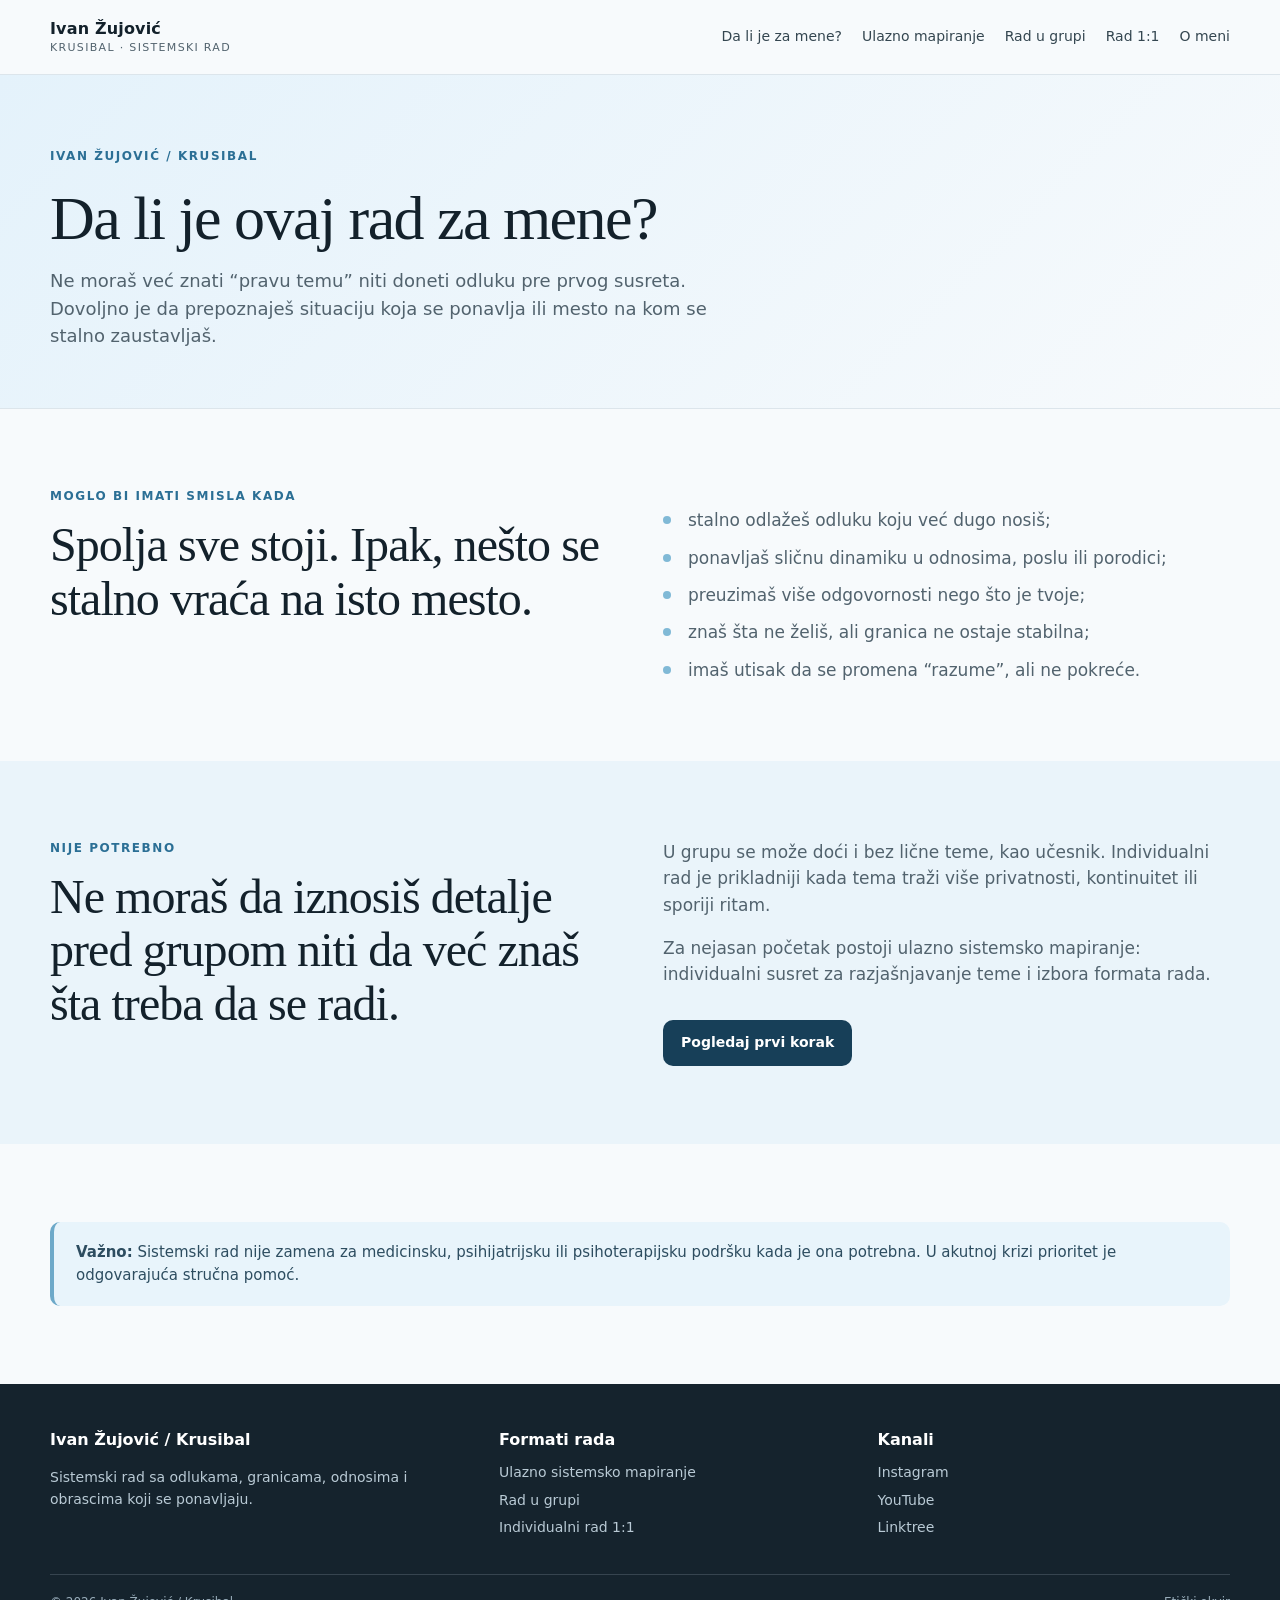
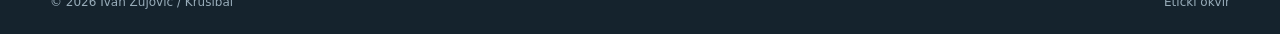
==== da-li-je-ovaj-rad-za-mene/index.html @ fd6ade68 "Initial krusibal site" ====
<!doctype html><html lang="sr-Latn-RS"><head><meta charset="utf-8"><meta name="viewport" content="width=device-width,initial-scale=1"><title>Da li je sistemski rad za mene? | Ivan Žujović — Krusibal</title><meta name="description" content="Kada sistemski rad može imati smisla, a kada je primereniji neki drugi oblik stručne podrške."><link rel="canonical" href="https://krusibal.rs/"><link rel="icon" href="../assets/favicon.svg" type="image/svg+xml"><link rel="stylesheet" href="../assets/styles.css"></head><body><header class="site-header"><div class="container header-row"><a class="brand" href="../" aria-label="Krusibal — početna"><strong>Ivan Žujović</strong><small>Krusibal · sistemski rad</small></a><button class="nav-toggle" type="button" aria-expanded="false" aria-controls="site-navigation">Meni</button><nav id="site-navigation" class="nav" aria-label="Glavna navigacija"><a href="../da-li-je-ovaj-rad-za-mene/">Da li je za mene?</a><a href="../ulazno-sistemsko-mapiranje/">Ulazno mapiranje</a><a href="../rad-u-grupi/">Rad u grupi</a><a href="../rad-1-na-1/">Rad 1:1</a><a href="../o-meni/">O meni</a></nav></div></header><main><section class="page-hero"><div class="container"><div class="kicker">Ivan Žujović / Krusibal</div><h1>Da li je ovaj rad za mene?</h1><p>Ne moraš već znati “pravu temu” niti doneti odluku pre prvog susreta. Dovoljno je da prepoznaješ situaciju koja se ponavlja ili mesto na kom se stalno zaustavljaš.</p></div></section><section><div class="container split"><div><div class="kicker">Moglo bi imati smisla kada</div><h2>Spolja sve stoji. Ipak, nešto se stalno vraća na isto mesto.</h2></div><div class="prose"><ul class="list"><li>stalno odlažeš odluku koju već dugo nosiš;</li><li>ponavljaš sličnu dinamiku u odnosima, poslu ili porodici;</li><li>preuzimaš više odgovornosti nego što je tvoje;</li><li>znaš šta ne želiš, ali granica ne ostaje stabilna;</li><li>imaš utisak da se promena “razume”, ali ne pokreće.</li></ul></div></div></section><section class="soft"><div class="container split"><div><div class="kicker">Nije potrebno</div><h2>Ne moraš da iznosiš detalje pred grupom niti da već znaš šta treba da se radi.</h2></div><div class="prose"><p>U grupu se može doći i bez lične teme, kao učesnik. Individualni rad je prikladniji kada tema traži više privatnosti, kontinuitet ili sporiji ritam.</p><p>Za nejasan početak postoji ulazno sistemsko mapiranje: individualni susret za razjašnjavanje teme i izbora formata rada.</p><div class="actions"><a class="button ink" href="../ulazno-sistemsko-mapiranje/">Pogledaj prvi korak</a></div></div></div></section><section><div class="container"><div class="notice"><strong>Važno:</strong> Sistemski rad nije zamena za medicinsku, psihijatrijsku ili psihoterapijsku podršku kada je ona potrebna. U akutnoj krizi prioritet je odgovarajuća stručna pomoć.</div></div></section></main><footer class="site-footer"><div class="container footer-grid"><div><h3>Ivan Žujović / Krusibal</h3><p>Sistemski rad sa odlukama, granicama, odnosima i obrascima koji se ponavljaju.</p></div><div><h3>Formati rada</h3><ul><li><a href="../ulazno-sistemsko-mapiranje/">Ulazno sistemsko mapiranje</a></li><li><a href="../rad-u-grupi/">Rad u grupi</a></li><li><a href="../rad-1-na-1/">Individualni rad 1:1</a></li></ul></div><div><h3>Kanali</h3><ul><li><a href="https://www.instagram.com/krusibal/" target="_blank" rel="noopener">Instagram</a></li><li><a href="https://www.youtube.com/@krusibal" target="_blank" rel="noopener">YouTube</a></li><li><a href="https://linktr.ee/krusibal" target="_blank" rel="noopener">Linktree</a></li></ul></div></div><div class="container footer-bottom"><span>© 2026 Ivan Žujović / Krusibal</span><span><a href="../eticki-okvir/">Etički okvir</a></span></div></footer><script src="../assets/app.js"></script></body></html>
---- assets/styles.css ----
:root {
  --ink: #13212b;
  --muted: #52636e;
  --line: #dce5eb;
  --paper: #f7fafc;
  --white: #ffffff;
  --blue-pale: #dceefb;
  --blue: #2b6f95;
  --blue-deep: #173f58;
  --dark: #1b2730;
  --dark-2: #263741;
  --max: 1180px;
  --radius: 18px;
  --shadow: 0 16px 42px rgba(28, 54, 71, .10);
}
* { box-sizing: border-box; }
html { scroll-behavior: smooth; }
body { margin: 0; color: var(--ink); background: var(--paper); font-family: Inter, ui-sans-serif, system-ui, -apple-system, BlinkMacSystemFont, "Segoe UI", sans-serif; line-height: 1.55; }
a { color: inherit; text-decoration: none; }
a:hover { text-decoration: none; }
img { max-width: 100%; display:block; }
.container { width: min(calc(100% - 40px), var(--max)); margin: 0 auto; }
.site-header { background: rgba(247,250,252,.94); border-bottom: 1px solid var(--line); position: sticky; top: 0; z-index: 30; backdrop-filter: blur(12px); }
.header-row { min-height: 74px; display: flex; align-items: center; justify-content: space-between; gap: 24px; }
.brand { display: flex; flex-direction: column; line-height: 1.08; }
.brand strong { font-size: 16px; letter-spacing: .01em; }
.brand small { margin-top: 4px; color: var(--muted); font-size: 11px; letter-spacing: .12em; text-transform: uppercase; }
.nav { display:flex; align-items:center; gap: 20px; font-size: 14px; color: #344650; }
.nav a { padding: 7px 0; border-bottom: 1px solid transparent; }
.nav a:hover, .nav a[aria-current="page"] { color: var(--blue-deep); border-bottom-color: var(--blue); }
.nav-toggle { display:none; border: 1px solid var(--line); background: var(--white); border-radius: 10px; padding: 8px 11px; font: inherit; color: var(--ink); }
.hero { background: linear-gradient(135deg, var(--dark) 0%, var(--dark-2) 59%, #34546a 100%); color: white; padding: 92px 0 80px; overflow:hidden; position:relative; }
.hero::after { content:""; position:absolute; width:520px; height:520px; border-radius:50%; border:1px solid rgba(220,238,251,.22); right:-170px; top:-180px; box-shadow: 0 0 0 38px rgba(220,238,251,.04), 0 0 0 92px rgba(220,238,251,.025); }
.hero-grid { position:relative; z-index:1; display:grid; grid-template-columns: minmax(0, 1.25fr) minmax(280px, .75fr); gap: 60px; align-items:end; }
.eyebrow { display:inline-flex; align-items:center; gap:8px; color:#c7e7f9; font-size: 12px; text-transform: uppercase; letter-spacing:.15em; font-weight:700; }
.eyebrow::before { content:""; display:inline-block; width:30px; height:1px; background:#9ed2ed; }
h1 { font-family: Georgia, "Times New Roman", serif; font-weight: 400; font-size: clamp(42px, 6vw, 74px); line-height:1.05; max-width: 800px; margin: 20px 0 26px; letter-spacing: -.025em; }
.hero p { color:#d9e8f1; font-size: clamp(18px, 2vw, 22px); max-width: 690px; margin:0; }
.hero-note { border-left: 1px solid rgba(220,238,251,.55); padding-left: 22px; color:#d8e7ef; font-size:15px; max-width:280px; margin-bottom: 10px; }
.hero-note strong { display:block; color:white; margin-bottom:7px; font-size:16px; }
.actions { display:flex; flex-wrap:wrap; gap: 12px; margin-top:32px; }
.button { display:inline-flex; align-items:center; justify-content:center; min-height: 46px; padding: 11px 18px; border-radius: 10px; font-weight: 700; font-size:14px; transition: transform .15s ease, box-shadow .15s ease, background .15s ease; }
.button:hover { transform: translateY(-1px); }
.button.primary { color:#123246; background:var(--blue-pale); box-shadow: 0 8px 18px rgba(0,0,0,.14); }
.button.secondary { color:white; border: 1px solid rgba(255,255,255,.45); }
.button.ink { color: white; background: var(--blue-deep); }
.button.ghost { color:var(--blue-deep); border:1px solid #aac7d9; background:var(--white); }
section { padding: 78px 0; }
.section-head { display:grid; grid-template-columns: minmax(0, 1fr) minmax(300px, .8fr); gap: 36px; align-items:end; margin-bottom:30px; }
h2 { margin: 0; font-family: Georgia, "Times New Roman", serif; font-weight:400; font-size: clamp(30px, 4vw, 48px); line-height:1.12; letter-spacing:-.02em; }
.section-head p { margin:0; color:var(--muted); font-size:16px; }
.kicker { font-size:12px; text-transform:uppercase; letter-spacing:.13em; color:var(--blue); font-weight:800; margin-bottom: 12px; }
.grid-4 { display:grid; grid-template-columns:repeat(4, 1fr); gap: 16px; }
.grid-3 { display:grid; grid-template-columns:repeat(3, 1fr); gap: 18px; }
.card { background:var(--white); border:1px solid var(--line); border-radius:var(--radius); padding:24px; box-shadow:0 5px 16px rgba(19,33,43,.03); }
.card h3 { margin: 0 0 9px; font-size:18px; }
.card p { color:var(--muted); margin:0; font-size:15px; }
.num { width:34px; height:34px; display:grid; place-items:center; border-radius:50%; background:var(--blue-pale); color:var(--blue-deep); font-weight:800; font-size:13px; margin-bottom:18px; }
.soft { background:#eaf4fa; }
.soft .card { box-shadow:none; }
.split { display:grid; grid-template-columns: 1fr 1fr; gap: 46px; align-items:start; }
.prose { color:var(--muted); font-size:17px; }
.prose p:first-child { margin-top:0; }
.prose strong { color:var(--ink); }
.list { padding:0; margin: 20px 0 0; list-style:none; display:grid; gap:11px; }
.list li { position:relative; padding-left:25px; color:var(--muted); }
.list li::before { content:""; position:absolute; width:8px; height:8px; border-radius:50%; top:.53em; left:0; background:#80b9d6; }
.format-card { min-height: 260px; display:flex; flex-direction:column; justify-content:space-between; }
.format-card .arrow { font-size:22px; color:var(--blue); margin-top:25px; }
.band { background:var(--blue-deep); color:white; }
.band .split { align-items:center; }
.band .prose, .band p { color:#d7e9f4; }
.band .kicker { color:#b8def2; }
.quote { font-family: Georgia, "Times New Roman", serif; font-size:clamp(27px, 3vw, 40px); line-height:1.18; margin:0; letter-spacing:-.02em; }
.page-hero { padding:72px 0 58px; background:linear-gradient(135deg,#e4f2fb,#f7fafc); border-bottom:1px solid var(--line); }
.page-hero h1 { color:var(--ink); font-size:clamp(38px,5vw,62px); max-width:850px; margin-bottom:16px; }
.page-hero p { max-width:700px; color:var(--muted); font-size:18px; margin:0; }
.notice { padding:19px 22px; background:#e8f4fb; border-left:4px solid #6da9c9; border-radius:10px; color:#2d4d60; font-size:15px; }
.faq { display:grid; gap: 12px; }
details { background:var(--white); border:1px solid var(--line); border-radius:12px; padding: 16px 18px; }
summary { cursor:pointer; font-weight:700; color:var(--ink); }
details p { color:var(--muted); margin: 14px 0 2px; }
.site-footer { background:#15232d; color:#dce9f0; padding: 44px 0 22px; }
.footer-grid { display:grid; grid-template-columns: 1.2fr 1fr 1fr; gap:26px; }
.site-footer h3 { margin:0 0 9px; color:white; font-size:16px; }
.site-footer p, .site-footer li { color:#b9cad5; font-size:14px; }
.site-footer ul { list-style:none; padding:0; margin:0; display:grid; gap:6px; }
.footer-bottom { margin-top:35px; padding-top:18px; border-top:1px solid rgba(220,238,251,.16); color:#98acb9; font-size:12px; display:flex; justify-content:space-between; gap:14px; flex-wrap:wrap; }
@media (max-width: 880px) {
  .nav-toggle { display:block; }
  .nav { display:none; position:absolute; top:74px; left:0; right:0; background:var(--paper); padding:18px 20px 22px; border-bottom:1px solid var(--line); flex-direction:column; align-items:flex-start; gap:12px; }
  .nav.is-open { display:flex; }
  .hero { padding:72px 0 64px; }
  .hero-grid, .section-head, .split, .footer-grid { grid-template-columns:1fr; gap:28px; }
  .hero-note { max-width:560px; }
  .grid-4, .grid-3 { grid-template-columns:repeat(2, 1fr); }
}
@media (max-width: 560px) {
  .container { width:min(calc(100% - 28px), var(--max)); }
  h1 { font-size:42px; }
  section { padding:58px 0; }
  .grid-4, .grid-3 { grid-template-columns:1fr; }
  .card { padding:20px; }
  .actions { align-items:stretch; }
  .button { width:100%; }
}
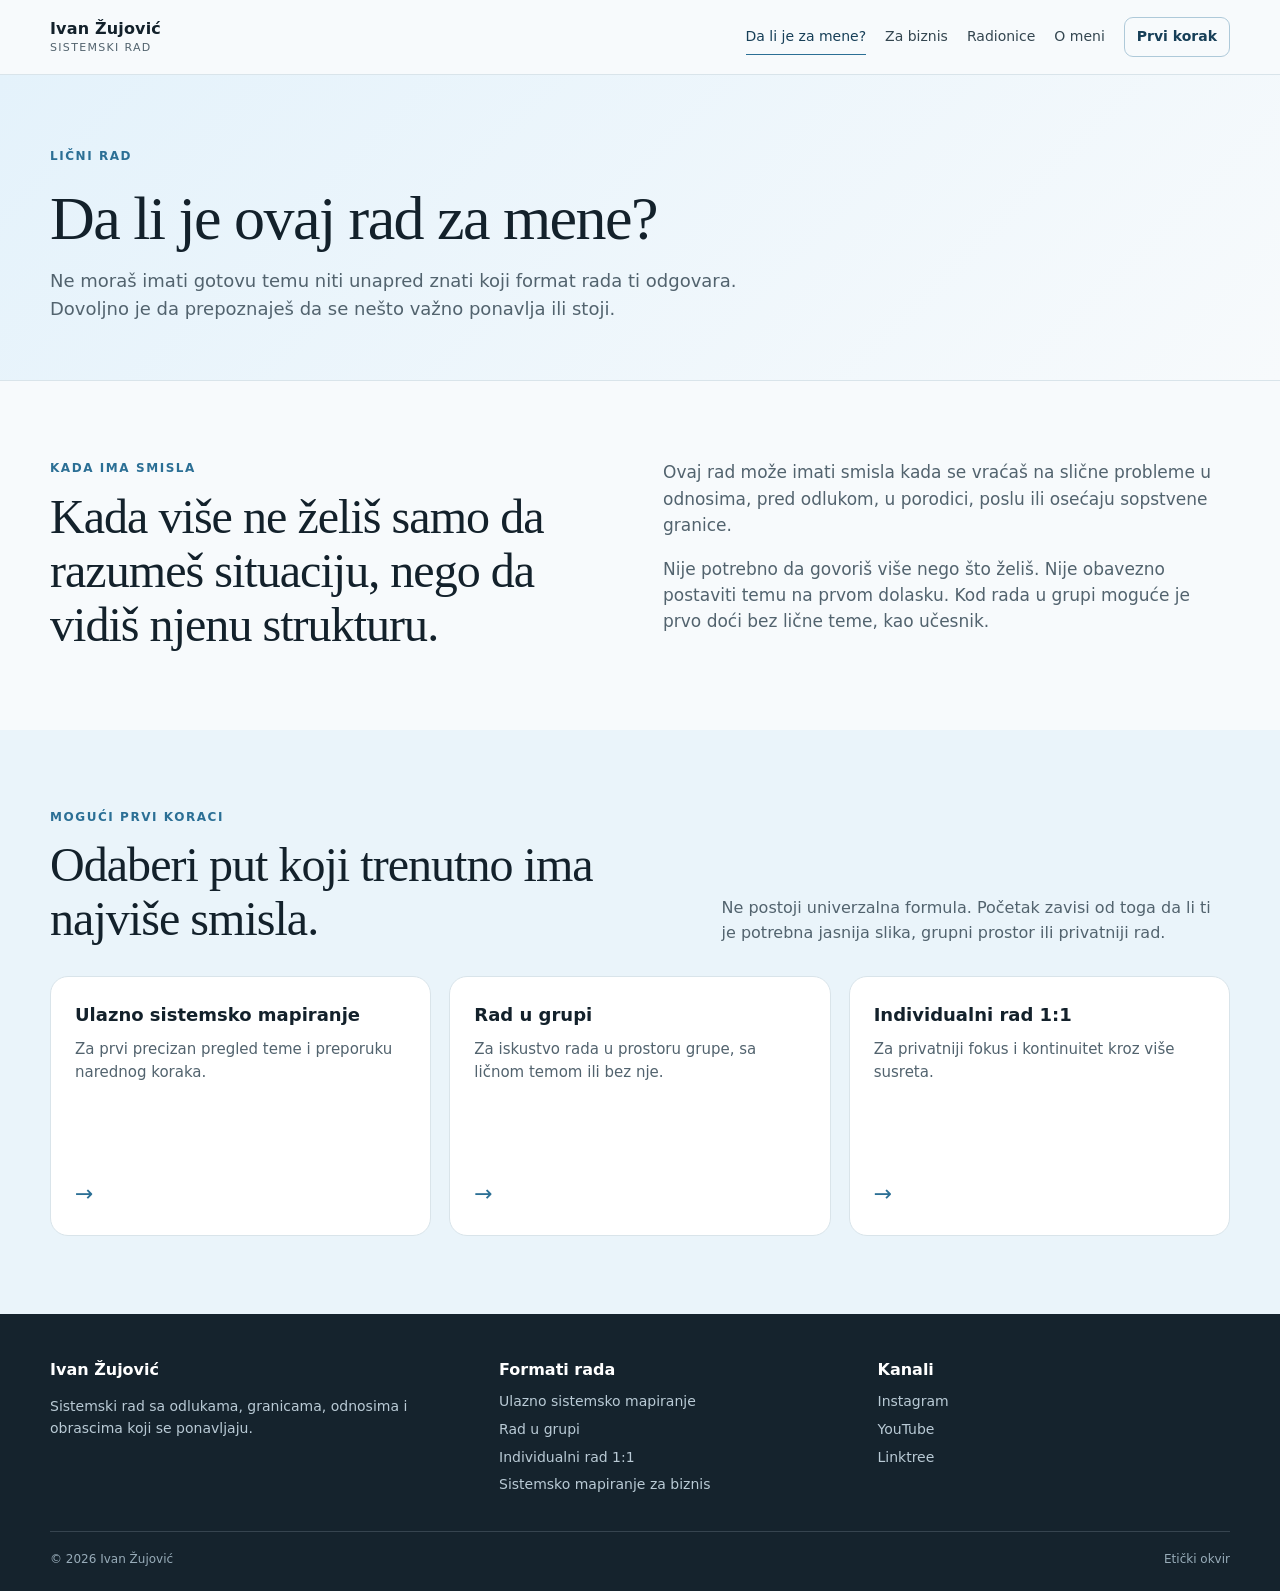
==== commit eb2fd11b: "Add business section and SEO v2" ====
--- a/da-li-je-ovaj-rad-za-mene/index.html
+++ b/da-li-je-ovaj-rad-za-mene/index.html
@@ -1 +1,90 @@
-<!doctype html><html lang="sr-Latn-RS"><head><meta charset="utf-8"><meta name="viewport" content="width=device-width,initial-scale=1"><title>Da li je sistemski rad za mene? | Ivan Žujović — Krusibal</title><meta name="description" content="Kada sistemski rad može imati smisla, a kada je primereniji neki drugi oblik stručne podrške."><link rel="canonical" href="https://krusibal.rs/"><link rel="icon" href="../assets/favicon.svg" type="image/svg+xml"><link rel="stylesheet" href="../assets/styles.css"></head><body><header class="site-header"><div class="container header-row"><a class="brand" href="../" aria-label="Krusibal — početna"><strong>Ivan Žujović</strong><small>Krusibal · sistemski rad</small></a><button class="nav-toggle" type="button" aria-expanded="false" aria-controls="site-navigation">Meni</button><nav id="site-navigation" class="nav" aria-label="Glavna navigacija"><a href="../da-li-je-ovaj-rad-za-mene/">Da li je za mene?</a><a href="../ulazno-sistemsko-mapiranje/">Ulazno mapiranje</a><a href="../rad-u-grupi/">Rad u grupi</a><a href="../rad-1-na-1/">Rad 1:1</a><a href="../o-meni/">O meni</a></nav></div></header><main><section class="page-hero"><div class="container"><div class="kicker">Ivan Žujović / Krusibal</div><h1>Da li je ovaj rad za mene?</h1><p>Ne moraš već znati “pravu temu” niti doneti odluku pre prvog susreta. Dovoljno je da prepoznaješ situaciju koja se ponavlja ili mesto na kom se stalno zaustavljaš.</p></div></section><section><div class="container split"><div><div class="kicker">Moglo bi imati smisla kada</div><h2>Spolja sve stoji. Ipak, nešto se stalno vraća na isto mesto.</h2></div><div class="prose"><ul class="list"><li>stalno odlažeš odluku koju već dugo nosiš;</li><li>ponavljaš sličnu dinamiku u odnosima, poslu ili porodici;</li><li>preuzimaš više odgovornosti nego što je tvoje;</li><li>znaš šta ne želiš, ali granica ne ostaje stabilna;</li><li>imaš utisak da se promena “razume”, ali ne pokreće.</li></ul></div></div></section><section class="soft"><div class="container split"><div><div class="kicker">Nije potrebno</div><h2>Ne moraš da iznosiš detalje pred grupom niti da već znaš šta treba da se radi.</h2></div><div class="prose"><p>U grupu se može doći i bez lične teme, kao učesnik. Individualni rad je prikladniji kada tema traži više privatnosti, kontinuitet ili sporiji ritam.</p><p>Za nejasan početak postoji ulazno sistemsko mapiranje: individualni susret za razjašnjavanje teme i izbora formata rada.</p><div class="actions"><a class="button ink" href="../ulazno-sistemsko-mapiranje/">Pogledaj prvi korak</a></div></div></div></section><section><div class="container"><div class="notice"><strong>Važno:</strong> Sistemski rad nije zamena za medicinsku, psihijatrijsku ili psihoterapijsku podršku kada je ona potrebna. U akutnoj krizi prioritet je odgovarajuća stručna pomoć.</div></div></section></main><footer class="site-footer"><div class="container footer-grid"><div><h3>Ivan Žujović / Krusibal</h3><p>Sistemski rad sa odlukama, granicama, odnosima i obrascima koji se ponavljaju.</p></div><div><h3>Formati rada</h3><ul><li><a href="../ulazno-sistemsko-mapiranje/">Ulazno sistemsko mapiranje</a></li><li><a href="../rad-u-grupi/">Rad u grupi</a></li><li><a href="../rad-1-na-1/">Individualni rad 1:1</a></li></ul></div><div><h3>Kanali</h3><ul><li><a href="https://www.instagram.com/krusibal/" target="_blank" rel="noopener">Instagram</a></li><li><a href="https://www.youtube.com/@krusibal" target="_blank" rel="noopener">YouTube</a></li><li><a href="https://linktr.ee/krusibal" target="_blank" rel="noopener">Linktree</a></li></ul></div></div><div class="container footer-bottom"><span>© 2026 Ivan Žujović / Krusibal</span><span><a href="../eticki-okvir/">Etički okvir</a></span></div></footer><script src="../assets/app.js"></script></body></html>+<!doctype html>
+<html lang="sr-Latn-RS">
+<head>
+  <meta charset="utf-8">
+  <meta name="viewport" content="width=device-width,initial-scale=1">
+  <meta name="theme-color" content="#13212b">
+  <title>Da li je sistemski rad za mene? | Ivan Žujović</title>
+  <meta name="description" content="Informacije o tome kada sistemski rad može imati smisla i kako izabrati prvi korak: grupni rad, rad 1:1 ili ulazno sistemsko mapiranje.">
+  <link rel="canonical" href="https://krusibal.rs/da-li-je-ovaj-rad-za-mene/">
+  <meta property="og:locale" content="sr_RS">
+  <meta property="og:type" content="website">
+  <meta property="og:title" content="Da li je sistemski rad za mene? | Ivan Žujović">
+  <meta property="og:description" content="Informacije o tome kada sistemski rad može imati smisla i kako izabrati prvi korak: grupni rad, rad 1:1 ili ulazno sistemsko mapiranje.">
+  <meta property="og:url" content="https://krusibal.rs/da-li-je-ovaj-rad-za-mene/">
+  <meta property="og:image" content="https://krusibal.rs/assets/og-ivan-zujovic.png">
+  <meta property="og:image:width" content="1200">
+  <meta property="og:image:height" content="630">
+  <meta name="twitter:card" content="summary_large_image">
+  <meta name="twitter:title" content="Da li je sistemski rad za mene? | Ivan Žujović">
+  <meta name="twitter:description" content="Informacije o tome kada sistemski rad može imati smisla i kako izabrati prvi korak: grupni rad, rad 1:1 ili ulazno sistemsko mapiranje.">
+  <meta name="twitter:image" content="https://krusibal.rs/assets/og-ivan-zujovic.png">
+  <link rel="icon" href="../assets/favicon.svg" type="image/svg+xml">
+  <link rel="stylesheet" href="../assets/styles.css">
+  
+</head>
+<body>
+<header class="site-header">
+  <div class="container header-row">
+    <a class="brand" href="../" aria-label="Ivan Žujović — početna"><strong>Ivan Žujović</strong><small>Sistemski rad</small></a>
+    <button class="nav-toggle" type="button" aria-expanded="false" aria-controls="site-navigation">Meni</button>
+    <nav id="site-navigation" class="nav" aria-label="Glavna navigacija">
+      <a href="../da-li-je-ovaj-rad-za-mene/" aria-current="page">Da li je za mene?</a><a href="../sistemsko-mapiranje-za-biznis/">Za biznis</a><a href="../radionice/">Radionice</a><a href="../o-meni/">O meni</a>
+      <a class="nav-cta" href="../ulazno-sistemsko-mapiranje/">Prvi korak</a>
+    </nav>
+  </div>
+</header>
+<main>
+<section class="page-hero">
+  <div class="container">
+    <div class="kicker">Lični rad</div>
+    <h1>Da li je ovaj rad za mene?</h1>
+    <p>Ne moraš imati gotovu temu niti unapred znati koji format rada ti odgovara. Dovoljno je da prepoznaješ da se nešto važno ponavlja ili stoji.</p>
+  </div>
+</section>
+<section>
+  <div class="container split">
+    <div><div class="kicker">Kada ima smisla</div><h2>Kada više ne želiš samo da razumeš situaciju, nego da vidiš njenu strukturu.</h2></div>
+    <div class="prose"><p>Ovaj rad može imati smisla kada se vraćaš na slične probleme u odnosima, pred odlukom, u porodici, poslu ili osećaju sopstvene granice.</p><p>Nije potrebno da govoriš više nego što želiš. Nije obavezno postaviti temu na prvom dolasku. Kod rada u grupi moguće je prvo doći bez lične teme, kao učesnik.</p></div>
+  </div>
+</section>
+<section class="soft">
+  <div class="container">
+    <div class="section-head"><div><div class="kicker">Mogući prvi koraci</div><h2>Odaberi put koji trenutno ima najviše smisla.</h2></div><p>Ne postoji univerzalna formula. Početak zavisi od toga da li ti je potrebna jasnija slika, grupni prostor ili privatniji rad.</p></div>
+    <div class="grid-3">
+      <a class="card format-card" href="../ulazno-sistemsko-mapiranje/"><div><h3>Ulazno sistemsko mapiranje</h3><p>Za prvi precizan pregled teme i preporuku narednog koraka.</p></div><div class="arrow">→</div></a>
+      <a class="card format-card" href="../rad-u-grupi/"><div><h3>Rad u grupi</h3><p>Za iskustvo rada u prostoru grupe, sa ličnom temom ili bez nje.</p></div><div class="arrow">→</div></a>
+      <a class="card format-card" href="../rad-1-na-1/"><div><h3>Individualni rad 1:1</h3><p>Za privatniji fokus i kontinuitet kroz više susreta.</p></div><div class="arrow">→</div></a>
+    </div>
+  </div>
+</section>
+</main>
+<footer class="site-footer">
+  <div class="container footer-grid">
+    <div>
+      <h3>Ivan Žujović</h3>
+      <p>Sistemski rad sa odlukama, granicama, odnosima i obrascima koji se ponavljaju.</p>
+    </div>
+    <div>
+      <h3>Formati rada</h3>
+      <ul>
+        <li><a href="../ulazno-sistemsko-mapiranje/">Ulazno sistemsko mapiranje</a></li>
+        <li><a href="../rad-u-grupi/">Rad u grupi</a></li>
+        <li><a href="../rad-1-na-1/">Individualni rad 1:1</a></li>
+        <li><a href="../sistemsko-mapiranje-za-biznis/">Sistemsko mapiranje za biznis</a></li>
+      </ul>
+    </div>
+    <div>
+      <h3>Kanali</h3>
+      <ul>
+        <li><a href="https://www.instagram.com/krusibal/" target="_blank" rel="noopener noreferrer">Instagram</a></li>
+        <li><a href="https://www.youtube.com/@krusibal" target="_blank" rel="noopener noreferrer">YouTube</a></li>
+        <li><a href="https://linktr.ee/krusibal" target="_blank" rel="noopener noreferrer">Linktree</a></li>
+      </ul>
+    </div>
+  </div>
+  <div class="container footer-bottom"><span>© 2026 Ivan Žujović</span><span><a href="../eticki-okvir/">Etički okvir</a></span></div>
+</footer>
+<script src="../assets/app.js"></script>
+</body>
+</html>
--- a/assets/styles.css
+++ b/assets/styles.css
@@ -1,14 +1,16 @@
 :root {
   --ink: #13212b;
   --muted: #52636e;
-  --line: #dce5eb;
+  --line: #d9e4ea;
   --paper: #f7fafc;
   --white: #ffffff;
   --blue-pale: #dceefb;
+  --blue-soft: #eaf4fa;
   --blue: #2b6f95;
   --blue-deep: #173f58;
-  --dark: #1b2730;
-  --dark-2: #263741;
+  --dark: #13212b;
+  --dark-2: #1a2b36;
+  --gold: #c9a761;
   --max: 1180px;
   --radius: 18px;
   --shadow: 0 16px 42px rgba(28, 54, 71, .10);
@@ -18,89 +20,128 @@
 body { margin: 0; color: var(--ink); background: var(--paper); font-family: Inter, ui-sans-serif, system-ui, -apple-system, BlinkMacSystemFont, "Segoe UI", sans-serif; line-height: 1.55; }
 a { color: inherit; text-decoration: none; }
 a:hover { text-decoration: none; }
-img { max-width: 100%; display:block; }
+img { max-width: 100%; display: block; }
 .container { width: min(calc(100% - 40px), var(--max)); margin: 0 auto; }
+
 .site-header { background: rgba(247,250,252,.94); border-bottom: 1px solid var(--line); position: sticky; top: 0; z-index: 30; backdrop-filter: blur(12px); }
 .header-row { min-height: 74px; display: flex; align-items: center; justify-content: space-between; gap: 24px; }
 .brand { display: flex; flex-direction: column; line-height: 1.08; }
 .brand strong { font-size: 16px; letter-spacing: .01em; }
 .brand small { margin-top: 4px; color: var(--muted); font-size: 11px; letter-spacing: .12em; text-transform: uppercase; }
-.nav { display:flex; align-items:center; gap: 20px; font-size: 14px; color: #344650; }
+.nav { display: flex; align-items: center; gap: 19px; font-size: 14px; color: #344650; }
 .nav a { padding: 7px 0; border-bottom: 1px solid transparent; }
 .nav a:hover, .nav a[aria-current="page"] { color: var(--blue-deep); border-bottom-color: var(--blue); }
-.nav-toggle { display:none; border: 1px solid var(--line); background: var(--white); border-radius: 10px; padding: 8px 11px; font: inherit; color: var(--ink); }
-.hero { background: linear-gradient(135deg, var(--dark) 0%, var(--dark-2) 59%, #34546a 100%); color: white; padding: 92px 0 80px; overflow:hidden; position:relative; }
-.hero::after { content:""; position:absolute; width:520px; height:520px; border-radius:50%; border:1px solid rgba(220,238,251,.22); right:-170px; top:-180px; box-shadow: 0 0 0 38px rgba(220,238,251,.04), 0 0 0 92px rgba(220,238,251,.025); }
-.hero-grid { position:relative; z-index:1; display:grid; grid-template-columns: minmax(0, 1.25fr) minmax(280px, .75fr); gap: 60px; align-items:end; }
-.eyebrow { display:inline-flex; align-items:center; gap:8px; color:#c7e7f9; font-size: 12px; text-transform: uppercase; letter-spacing:.15em; font-weight:700; }
-.eyebrow::before { content:""; display:inline-block; width:30px; height:1px; background:#9ed2ed; }
-h1 { font-family: Georgia, "Times New Roman", serif; font-weight: 400; font-size: clamp(42px, 6vw, 74px); line-height:1.05; max-width: 800px; margin: 20px 0 26px; letter-spacing: -.025em; }
-.hero p { color:#d9e8f1; font-size: clamp(18px, 2vw, 22px); max-width: 690px; margin:0; }
-.hero-note { border-left: 1px solid rgba(220,238,251,.55); padding-left: 22px; color:#d8e7ef; font-size:15px; max-width:280px; margin-bottom: 10px; }
-.hero-note strong { display:block; color:white; margin-bottom:7px; font-size:16px; }
-.actions { display:flex; flex-wrap:wrap; gap: 12px; margin-top:32px; }
-.button { display:inline-flex; align-items:center; justify-content:center; min-height: 46px; padding: 11px 18px; border-radius: 10px; font-weight: 700; font-size:14px; transition: transform .15s ease, box-shadow .15s ease, background .15s ease; }
+.nav .nav-cta { padding: 8px 12px; border: 1px solid #aec9d9; border-radius: 9px; color: var(--blue-deep); font-weight: 700; }
+.nav .nav-cta:hover, .nav .nav-cta[aria-current="page"] { background: var(--blue-pale); border-bottom-color: #aec9d9; }
+.nav-toggle { display: none; border: 1px solid var(--line); background: var(--white); border-radius: 10px; padding: 8px 11px; font: inherit; }
+
+.hero { position: relative; overflow: hidden; background: linear-gradient(122deg, #152c3b 0%, #173f58 58%, #1f536f 100%); color: white; padding: 108px 0 94px; }
+.hero::after { content: ""; position: absolute; width: 440px; height: 440px; border-radius: 50%; right: -120px; top: -170px; border: 1px solid rgba(220,238,251,.18); box-shadow: 0 0 0 34px rgba(220,238,251,.06), 0 0 0 92px rgba(220,238,251,.025); }
+.hero-grid { position: relative; z-index: 1; display: grid; grid-template-columns: minmax(0, 1.25fr) minmax(280px, .75fr); gap: 60px; align-items: end; }
+.eyebrow { display: inline-flex; align-items: center; gap: 8px; color: #c7e7f9; font-size: 12px; text-transform: uppercase; letter-spacing: .15em; font-weight: 700; }
+.eyebrow::before { content: ""; display: inline-block; width: 30px; height: 1px; background: #9ed2ed; }
+h1 { font-family: Georgia, "Times New Roman", serif; font-weight: 400; font-size: clamp(42px, 6vw, 74px); line-height: 1.05; max-width: 800px; margin: 20px 0 26px; letter-spacing: -.025em; }
+.hero p { color: #d9e8f1; font-size: clamp(18px, 2vw, 22px); max-width: 690px; margin: 0; }
+.hero-note { border-left: 1px solid rgba(220,238,251,.55); padding-left: 22px; color: #d8e7ef; font-size: 15px; max-width: 300px; margin-bottom: 10px; }
+.hero-note strong { display: block; color: white; margin-bottom: 7px; font-size: 16px; }
+
+.actions { display: flex; flex-wrap: wrap; gap: 12px; margin-top: 32px; }
+.button { display: inline-flex; align-items: center; justify-content: center; min-height: 46px; padding: 11px 18px; border-radius: 10px; font-weight: 700; font-size: 14px; transition: transform .15s ease, box-shadow .15s ease, background .15s ease, border-color .15s ease; }
 .button:hover { transform: translateY(-1px); }
-.button.primary { color:#123246; background:var(--blue-pale); box-shadow: 0 8px 18px rgba(0,0,0,.14); }
-.button.secondary { color:white; border: 1px solid rgba(255,255,255,.45); }
+.button.primary { color: #123246; background: var(--blue-pale); box-shadow: 0 8px 18px rgba(0,0,0,.14); }
+.button.secondary { color: white; border: 1px solid rgba(255,255,255,.45); }
 .button.ink { color: white; background: var(--blue-deep); }
-.button.ghost { color:var(--blue-deep); border:1px solid #aac7d9; background:var(--white); }
+.button.ghost { color: var(--blue-deep); border: 1px solid #aac7d9; background: var(--white); }
+.button.business-button { color: #1a2b36; background: #f4ead6; box-shadow: 0 8px 18px rgba(0,0,0,.16); }
+
 section { padding: 78px 0; }
-.section-head { display:grid; grid-template-columns: minmax(0, 1fr) minmax(300px, .8fr); gap: 36px; align-items:end; margin-bottom:30px; }
-h2 { margin: 0; font-family: Georgia, "Times New Roman", serif; font-weight:400; font-size: clamp(30px, 4vw, 48px); line-height:1.12; letter-spacing:-.02em; }
-.section-head p { margin:0; color:var(--muted); font-size:16px; }
-.kicker { font-size:12px; text-transform:uppercase; letter-spacing:.13em; color:var(--blue); font-weight:800; margin-bottom: 12px; }
-.grid-4 { display:grid; grid-template-columns:repeat(4, 1fr); gap: 16px; }
-.grid-3 { display:grid; grid-template-columns:repeat(3, 1fr); gap: 18px; }
-.card { background:var(--white); border:1px solid var(--line); border-radius:var(--radius); padding:24px; box-shadow:0 5px 16px rgba(19,33,43,.03); }
-.card h3 { margin: 0 0 9px; font-size:18px; }
-.card p { color:var(--muted); margin:0; font-size:15px; }
-.num { width:34px; height:34px; display:grid; place-items:center; border-radius:50%; background:var(--blue-pale); color:var(--blue-deep); font-weight:800; font-size:13px; margin-bottom:18px; }
-.soft { background:#eaf4fa; }
-.soft .card { box-shadow:none; }
-.split { display:grid; grid-template-columns: 1fr 1fr; gap: 46px; align-items:start; }
-.prose { color:var(--muted); font-size:17px; }
-.prose p:first-child { margin-top:0; }
-.prose strong { color:var(--ink); }
-.list { padding:0; margin: 20px 0 0; list-style:none; display:grid; gap:11px; }
-.list li { position:relative; padding-left:25px; color:var(--muted); }
-.list li::before { content:""; position:absolute; width:8px; height:8px; border-radius:50%; top:.53em; left:0; background:#80b9d6; }
-.format-card { min-height: 260px; display:flex; flex-direction:column; justify-content:space-between; }
-.format-card .arrow { font-size:22px; color:var(--blue); margin-top:25px; }
-.band { background:var(--blue-deep); color:white; }
-.band .split { align-items:center; }
-.band .prose, .band p { color:#d7e9f4; }
-.band .kicker { color:#b8def2; }
-.quote { font-family: Georgia, "Times New Roman", serif; font-size:clamp(27px, 3vw, 40px); line-height:1.18; margin:0; letter-spacing:-.02em; }
-.page-hero { padding:72px 0 58px; background:linear-gradient(135deg,#e4f2fb,#f7fafc); border-bottom:1px solid var(--line); }
-.page-hero h1 { color:var(--ink); font-size:clamp(38px,5vw,62px); max-width:850px; margin-bottom:16px; }
-.page-hero p { max-width:700px; color:var(--muted); font-size:18px; margin:0; }
-.notice { padding:19px 22px; background:#e8f4fb; border-left:4px solid #6da9c9; border-radius:10px; color:#2d4d60; font-size:15px; }
-.faq { display:grid; gap: 12px; }
-details { background:var(--white); border:1px solid var(--line); border-radius:12px; padding: 16px 18px; }
-summary { cursor:pointer; font-weight:700; color:var(--ink); }
-details p { color:var(--muted); margin: 14px 0 2px; }
-.site-footer { background:#15232d; color:#dce9f0; padding: 44px 0 22px; }
-.footer-grid { display:grid; grid-template-columns: 1.2fr 1fr 1fr; gap:26px; }
-.site-footer h3 { margin:0 0 9px; color:white; font-size:16px; }
-.site-footer p, .site-footer li { color:#b9cad5; font-size:14px; }
-.site-footer ul { list-style:none; padding:0; margin:0; display:grid; gap:6px; }
-.footer-bottom { margin-top:35px; padding-top:18px; border-top:1px solid rgba(220,238,251,.16); color:#98acb9; font-size:12px; display:flex; justify-content:space-between; gap:14px; flex-wrap:wrap; }
+.section-head { display: grid; grid-template-columns: minmax(0, 1fr) minmax(300px, .8fr); gap: 36px; align-items: end; margin-bottom: 30px; }
+h2 { margin: 0; font-family: Georgia, "Times New Roman", serif; font-weight: 400; font-size: clamp(30px, 4vw, 48px); line-height: 1.12; letter-spacing: -.02em; }
+.section-head p { margin: 0; color: var(--muted); font-size: 16px; }
+.kicker { font-size: 12px; text-transform: uppercase; letter-spacing: .13em; color: var(--blue); font-weight: 800; margin-bottom: 12px; }
+.grid-4 { display: grid; grid-template-columns: repeat(4, 1fr); gap: 16px; }
+.grid-3 { display: grid; grid-template-columns: repeat(3, 1fr); gap: 18px; }
+.card { background: var(--white); border: 1px solid var(--line); border-radius: var(--radius); padding: 24px; box-shadow: 0 5px 16px rgba(19,33,43,.03); }
+.card h3 { margin: 0 0 9px; font-size: 18px; }
+.card p { color: var(--muted); margin: 0; font-size: 15px; }
+.num { width: 34px; height: 34px; display: grid; place-items: center; border-radius: 50%; background: var(--blue-pale); color: var(--blue-deep); font-weight: 800; font-size: 13px; margin-bottom: 18px; }
+.soft { background: var(--blue-soft); }
+.soft .card { box-shadow: none; }
+.split { display: grid; grid-template-columns: 1fr 1fr; gap: 46px; align-items: start; }
+.prose { color: var(--muted); font-size: 17px; }
+.prose p:first-child { margin-top: 0; }
+.prose strong { color: var(--ink); }
+.list { padding: 0; margin: 20px 0 0; list-style: none; display: grid; gap: 11px; }
+.list li { position: relative; padding-left: 25px; color: var(--muted); }
+.list li::before { content: ""; position: absolute; width: 8px; height: 8px; border-radius: 50%; top: .53em; left: 0; background: #80b9d6; }
+.format-card { min-height: 260px; display: flex; flex-direction: column; justify-content: space-between; }
+.format-card .arrow { font-size: 22px; color: var(--blue); margin-top: 25px; }
+.band { background: var(--blue-deep); color: white; }
+.band .split { align-items: center; }
+.band .prose, .band p { color: #d7e9f4; }
+.band .kicker { color: #b8def2; }
+
+.business-band { position: relative; overflow: hidden; background: linear-gradient(126deg, #111e28 0%, #1b303d 58%, #213d4d 100%); color: white; }
+.business-band::after { content: ""; position: absolute; width: 560px; height: 560px; right: -130px; top: -245px; border: 1px solid rgba(242,231,207,.16); border-radius: 50%; box-shadow: 0 0 0 42px rgba(242,231,207,.03), 0 0 0 110px rgba(242,231,207,.02); }
+.business-grid { position: relative; z-index: 1; display: grid; grid-template-columns: 1fr 1fr; gap: 46px; align-items: center; }
+.business-band .kicker { color: #ecd8ae; }
+.business-band .prose { color: #d8e1e5; }
+.business-band h2 { max-width: 590px; }
+.business-format-band { padding: 78px 0; }
+.business-cases { grid-template-columns: repeat(3, 1fr); }
+.business-card { position: relative; z-index: 1; border: 1px solid rgba(236,216,174,.24); background: rgba(255,255,255,.045); border-radius: var(--radius); padding: 24px; }
+.business-card h3 { margin: 0 0 9px; color: #fff; font-size: 18px; }
+.business-card p { margin: 0; color: #d7e1e6; font-size: 15px; }
+.business-card .num { background: rgba(236,216,174,.14); color: #f1dfb9; }
+.section-head-light p { color: #d7e1e6; }
+.section-head-light .kicker { color: #ecd8ae; }
+
+.page-hero { padding: 72px 0 58px; background: linear-gradient(135deg, #e4f2fb, #f7fafc); border-bottom: 1px solid var(--line); }
+.page-hero h1 { color: var(--ink); font-size: clamp(38px,5vw,62px); max-width: 850px; margin-bottom: 16px; }
+.page-hero p { max-width: 760px; color: var(--muted); font-size: 18px; margin: 0; }
+.business-hero { position: relative; overflow: hidden; padding: 104px 0 90px; color: white; background: linear-gradient(128deg, #111e28 0%, #17313e 57%, #24495d 100%); }
+.business-hero::after { content:""; position:absolute; left: 61%; bottom: -235px; width: 510px; height: 510px; border-radius:50%; border:1px solid rgba(236,216,174,.18); box-shadow: 0 0 0 44px rgba(236,216,174,.04), 0 0 0 113px rgba(236,216,174,.02); }
+.business-hero-grid { position: relative; z-index: 1; display: grid; grid-template-columns: minmax(0, 1.25fr) minmax(280px, .75fr); gap: 60px; align-items: end; }
+.business-hero h1 { max-width: 870px; }
+.business-hero p { color: #dbe5e9; max-width: 720px; font-size: clamp(18px, 2vw, 22px); margin: 0; }
+.business-note { border-left: 1px solid rgba(236,216,174,.5); padding-left: 22px; color: #e1e8eb; font-size: 15px; max-width: 290px; margin-bottom: 10px; }
+.business-note strong { display: block; color: #f4e6c9; margin-bottom: 8px; font-size: 16px; }
+.business-note span { display: block; }
+.notice { padding: 19px 22px; background: #e8f4fb; border-left: 4px solid #6da9c9; border-radius: 10px; color: #2d4d60; font-size: 15px; }
+.faq { display: grid; gap: 12px; }
+details { background: var(--white); border: 1px solid var(--line); border-radius: 12px; padding: 16px 18px; }
+summary { cursor: pointer; font-weight: 700; color: var(--ink); }
+details p { color: var(--muted); margin: 14px 0 2px; }
+.content-narrow { width: min(calc(100% - 40px), 840px); margin: 0 auto; }
+.rule-block { padding: 0 0 25px; margin-bottom: 25px; border-bottom: 1px solid var(--line); }
+.rule-block:last-child { border-bottom: 0; margin-bottom: 0; }
+.rule-block h2 { font-family: Inter, ui-sans-serif, system-ui, sans-serif; font-size: 21px; font-weight: 750; letter-spacing: 0; margin-bottom: 10px; }
+.rule-block p { margin-bottom: 0; }
+
+.site-footer { background: #15232d; color: #dce9f0; padding: 44px 0 22px; }
+.footer-grid { display: grid; grid-template-columns: 1.2fr 1fr 1fr; gap: 26px; }
+.site-footer h3 { margin: 0 0 9px; color: white; font-size: 16px; }
+.site-footer p, .site-footer li { color: #b9cad5; font-size: 14px; }
+.site-footer ul { list-style: none; padding: 0; margin: 0; display: grid; gap: 6px; }
+.site-footer a:hover { color: white; }
+.footer-bottom { margin-top: 35px; padding-top: 18px; border-top: 1px solid rgba(220,238,251,.16); color: #98acb9; font-size: 12px; display: flex; justify-content: space-between; gap: 14px; flex-wrap: wrap; }
+
 @media (max-width: 880px) {
-  .nav-toggle { display:block; }
-  .nav { display:none; position:absolute; top:74px; left:0; right:0; background:var(--paper); padding:18px 20px 22px; border-bottom:1px solid var(--line); flex-direction:column; align-items:flex-start; gap:12px; }
-  .nav.is-open { display:flex; }
-  .hero { padding:72px 0 64px; }
-  .hero-grid, .section-head, .split, .footer-grid { grid-template-columns:1fr; gap:28px; }
-  .hero-note { max-width:560px; }
-  .grid-4, .grid-3 { grid-template-columns:repeat(2, 1fr); }
+  .nav-toggle { display: block; }
+  .nav { display: none; position: absolute; top: 74px; left: 0; right: 0; background: var(--paper); padding: 18px 20px 22px; border-bottom: 1px solid var(--line); flex-direction: column; align-items: flex-start; gap: 12px; }
+  .nav.is-open { display: flex; }
+  .hero, .business-hero { padding: 72px 0 64px; }
+  .hero-grid, .business-hero-grid, .section-head, .split, .business-grid, .footer-grid { grid-template-columns: 1fr; gap: 28px; }
+  .hero-note, .business-note { max-width: 560px; }
+  .grid-4, .grid-3, .business-cases { grid-template-columns: repeat(2, 1fr); }
 }
 @media (max-width: 560px) {
-  .container { width:min(calc(100% - 28px), var(--max)); }
-  h1 { font-size:42px; }
-  section { padding:58px 0; }
-  .grid-4, .grid-3 { grid-template-columns:1fr; }
-  .card { padding:20px; }
-  .actions { align-items:stretch; }
-  .button { width:100%; }
+  .container, .content-narrow { width: min(calc(100% - 28px), var(--max)); }
+  h1 { font-size: 42px; }
+  section { padding: 58px 0; }
+  .grid-4, .grid-3, .business-cases { grid-template-columns: 1fr; }
+  .card, .business-card { padding: 20px; }
+  .actions { align-items: stretch; }
+  .button { width: 100%; }
+  .hero, .business-hero { padding-top: 64px; }
 }
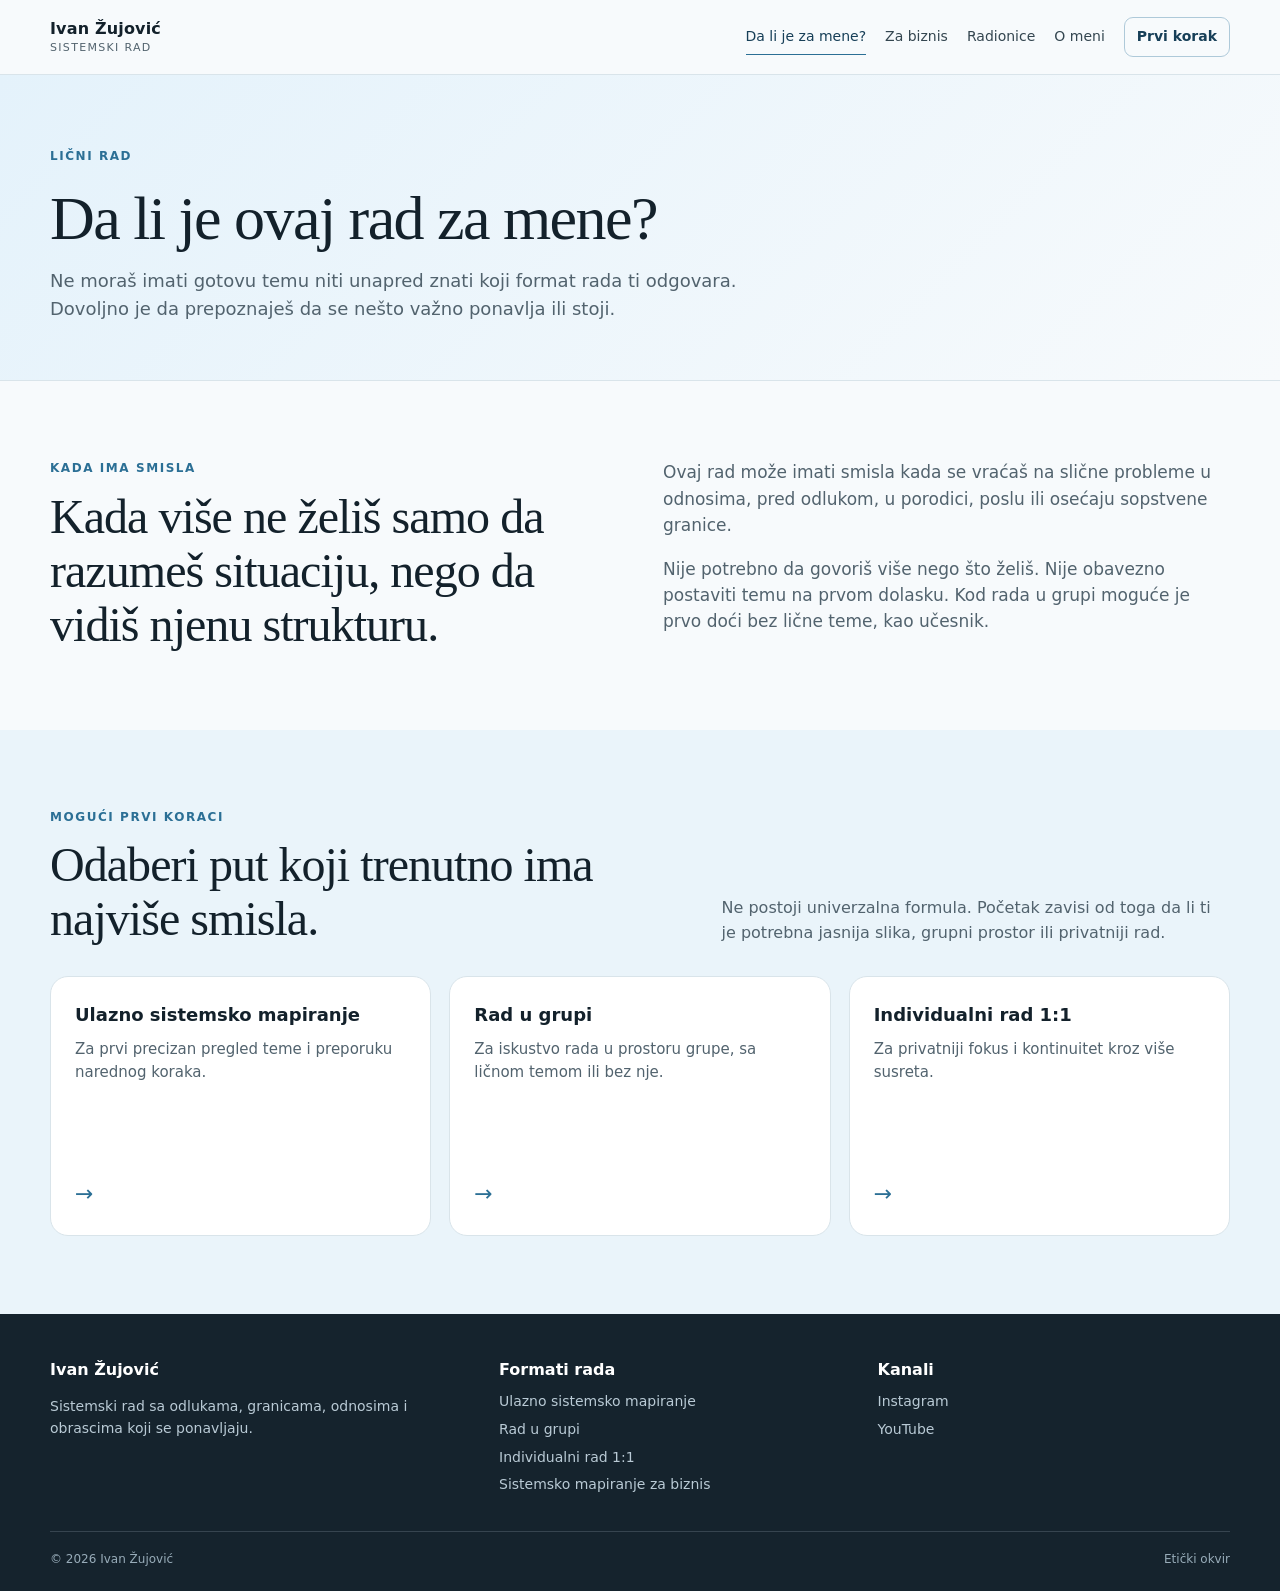
==== commit 960c00ca: "Refine conversion paths and footer links" ====
--- a/da-li-je-ovaj-rad-za-mene/index.html
+++ b/da-li-je-ovaj-rad-za-mene/index.html
@@ -79,7 +79,6 @@
       <ul>
         <li><a href="https://www.instagram.com/krusibal/" target="_blank" rel="noopener noreferrer">Instagram</a></li>
         <li><a href="https://www.youtube.com/@krusibal" target="_blank" rel="noopener noreferrer">YouTube</a></li>
-        <li><a href="https://linktr.ee/krusibal" target="_blank" rel="noopener noreferrer">Linktree</a></li>
       </ul>
     </div>
   </div>
--- a/assets/styles.css
+++ b/assets/styles.css
@@ -53,6 +53,11 @@
 .button.ink { color: white; background: var(--blue-deep); }
 .button.ghost { color: var(--blue-deep); border: 1px solid #aac7d9; background: var(--white); }
 .button.business-button { color: #1a2b36; background: #f4ead6; box-shadow: 0 8px 18px rgba(0,0,0,.16); }
+.inline-cta { margin: 24px 0 0; }
+.text-link { display: inline-flex; align-items: center; gap: 8px; color: var(--blue-deep); font-weight: 750; border-bottom: 1px solid #9fc4d7; padding-bottom: 2px; }
+.text-link span { font-size: 18px; line-height: 1; transition: transform .15s ease; }
+.text-link:hover { color: var(--blue); }
+.text-link:hover span { transform: translateX(3px); }
 
 section { padding: 78px 0; }
 .section-head { display: grid; grid-template-columns: minmax(0, 1fr) minmax(300px, .8fr); gap: 36px; align-items: end; margin-bottom: 30px; }
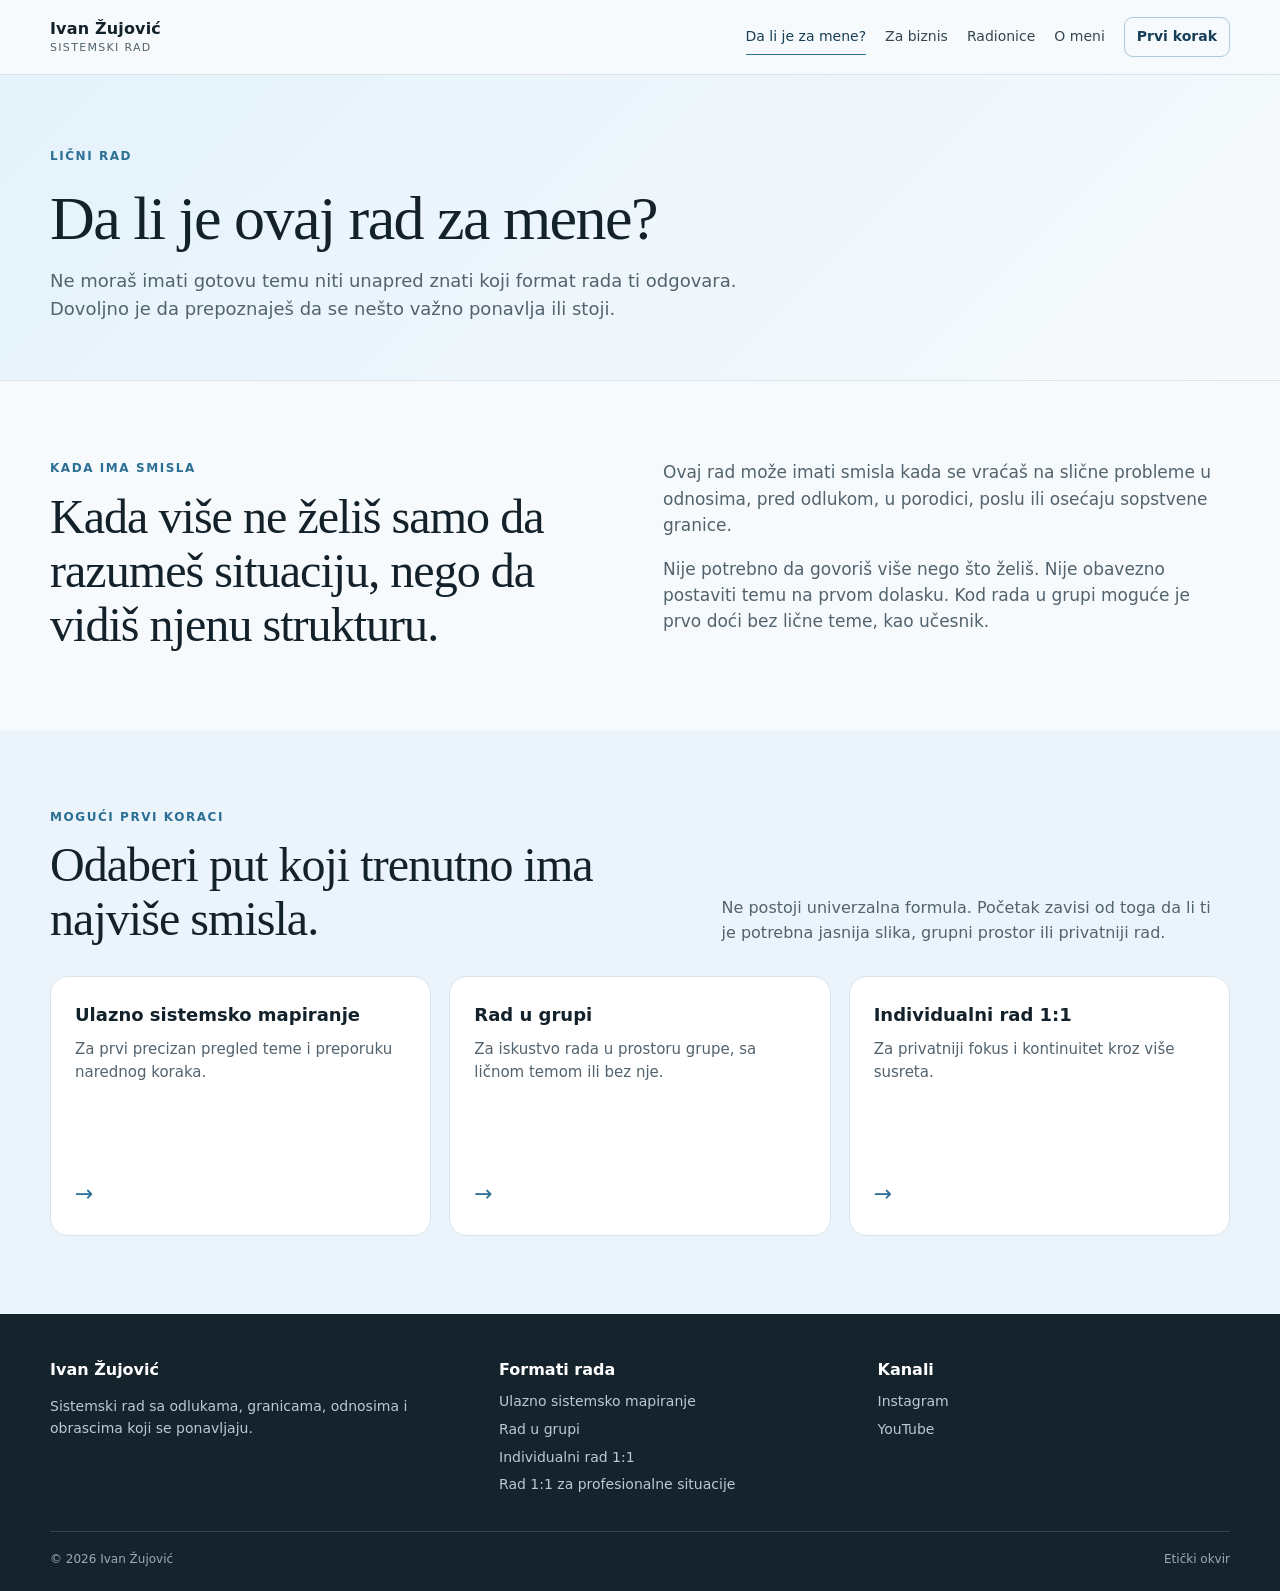
==== commit d1b14cfd: "Refine professional 1:1 offer and form links" ====
--- a/da-li-je-ovaj-rad-za-mene/index.html
+++ b/da-li-je-ovaj-rad-za-mene/index.html
@@ -29,7 +29,7 @@
     <a class="brand" href="../" aria-label="Ivan Žujović — početna"><strong>Ivan Žujović</strong><small>Sistemski rad</small></a>
     <button class="nav-toggle" type="button" aria-expanded="false" aria-controls="site-navigation">Meni</button>
     <nav id="site-navigation" class="nav" aria-label="Glavna navigacija">
-      <a href="../da-li-je-ovaj-rad-za-mene/" aria-current="page">Da li je za mene?</a><a href="../sistemsko-mapiranje-za-biznis/">Za biznis</a><a href="../radionice/">Radionice</a><a href="../o-meni/">O meni</a>
+      <a href="../da-li-je-ovaj-rad-za-mene/" aria-current="page">Da li je za mene?</a><a href="../rad-1-na-1-za-profesionalne-situacije/">Za biznis</a><a href="../radionice/">Radionice</a><a href="../o-meni/">O meni</a>
       <a class="nav-cta" href="../ulazno-sistemsko-mapiranje/">Prvi korak</a>
     </nav>
   </div>
@@ -71,7 +71,7 @@
         <li><a href="../ulazno-sistemsko-mapiranje/">Ulazno sistemsko mapiranje</a></li>
         <li><a href="../rad-u-grupi/">Rad u grupi</a></li>
         <li><a href="../rad-1-na-1/">Individualni rad 1:1</a></li>
-        <li><a href="../sistemsko-mapiranje-za-biznis/">Sistemsko mapiranje za biznis</a></li>
+        <li><a href="../rad-1-na-1-za-profesionalne-situacije/">Rad 1:1 za profesionalne situacije</a></li>
       </ul>
     </div>
     <div>
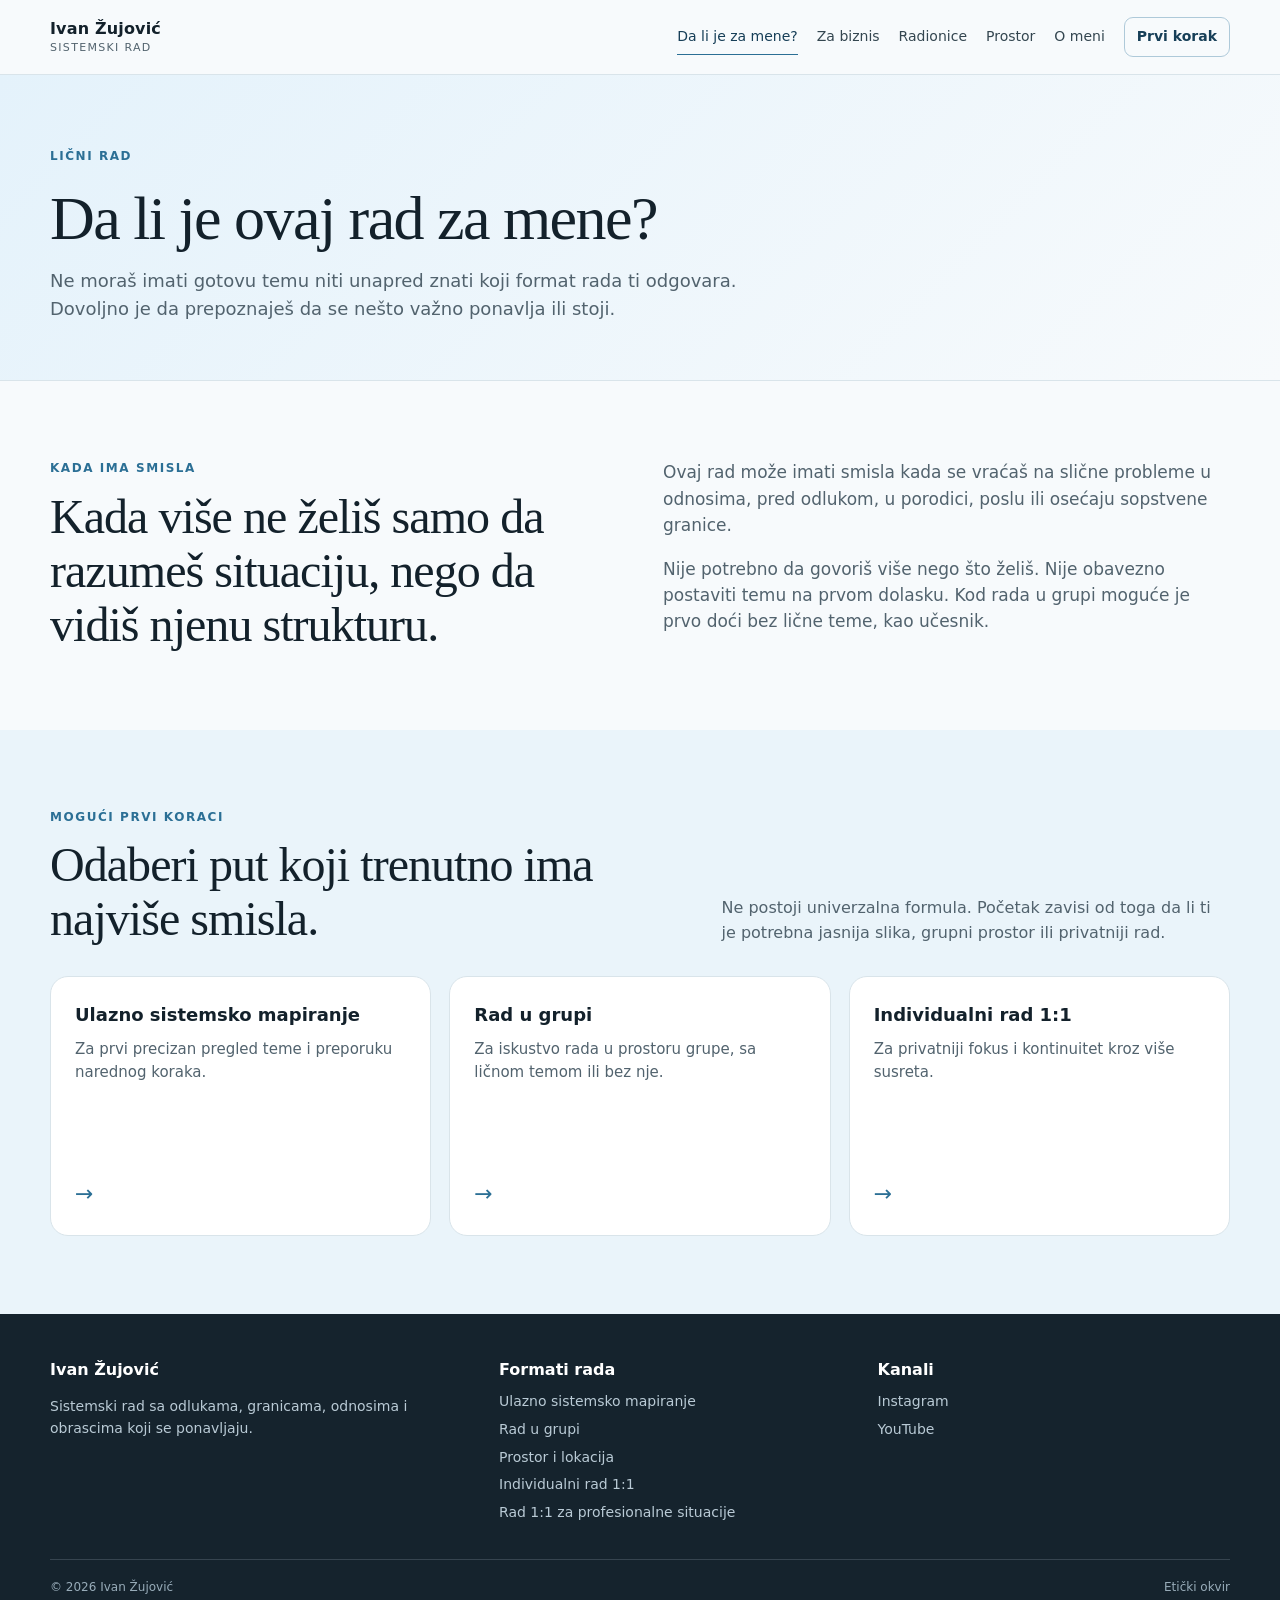
==== commit 69522ca5: "Add space and location page" ====
--- a/da-li-je-ovaj-rad-za-mene/index.html
+++ b/da-li-je-ovaj-rad-za-mene/index.html
@@ -29,7 +29,7 @@
     <a class="brand" href="../" aria-label="Ivan Žujović — početna"><strong>Ivan Žujović</strong><small>Sistemski rad</small></a>
     <button class="nav-toggle" type="button" aria-expanded="false" aria-controls="site-navigation">Meni</button>
     <nav id="site-navigation" class="nav" aria-label="Glavna navigacija">
-      <a href="../da-li-je-ovaj-rad-za-mene/" aria-current="page">Da li je za mene?</a><a href="../rad-1-na-1-za-profesionalne-situacije/">Za biznis</a><a href="../radionice/">Radionice</a><a href="../o-meni/">O meni</a>
+      <a href="../da-li-je-ovaj-rad-za-mene/" aria-current="page">Da li je za mene?</a><a href="../rad-1-na-1-za-profesionalne-situacije/">Za biznis</a><a href="../radionice/">Radionice</a><a href="../prostor-i-lokacija/">Prostor</a><a href="../o-meni/">O meni</a>
       <a class="nav-cta" href="../ulazno-sistemsko-mapiranje/">Prvi korak</a>
     </nav>
   </div>
@@ -70,6 +70,7 @@
       <ul>
         <li><a href="../ulazno-sistemsko-mapiranje/">Ulazno sistemsko mapiranje</a></li>
         <li><a href="../rad-u-grupi/">Rad u grupi</a></li>
+        <li><a href="../prostor-i-lokacija/">Prostor i lokacija</a></li>
         <li><a href="../rad-1-na-1/">Individualni rad 1:1</a></li>
         <li><a href="../rad-1-na-1-za-profesionalne-situacije/">Rad 1:1 za profesionalne situacije</a></li>
       </ul>
--- a/assets/styles.css
+++ b/assets/styles.css
@@ -150,3 +150,44 @@
   .button { width: 100%; }
   .hero, .business-hero { padding-top: 64px; }
 }
+
+@media (max-width: 880px) {
+  .grid-3 {
+    gap: 12px;
+  }
+
+  a.format-card {
+    min-height: 0;
+    height: auto;
+    padding: 22px 20px;
+    display: flex;
+    flex-direction: row;
+    align-items: center;
+    justify-content: space-between;
+    gap: 18px;
+  }
+
+  .format-card h3 {
+    margin: 0 0 8px;
+  }
+
+  .format-card p {
+    margin: 0;
+  }
+
+  .format-card .arrow {
+    flex: 0 0 auto;
+    margin: 0;
+    align-self: center;
+    font-size: 1.6rem;
+    line-height: 1;
+  }
+
+    .button-primary {
+    width: 100%;
+  }
+
+  .button-secondary {
+    width: fit-content;
+  }
+}
